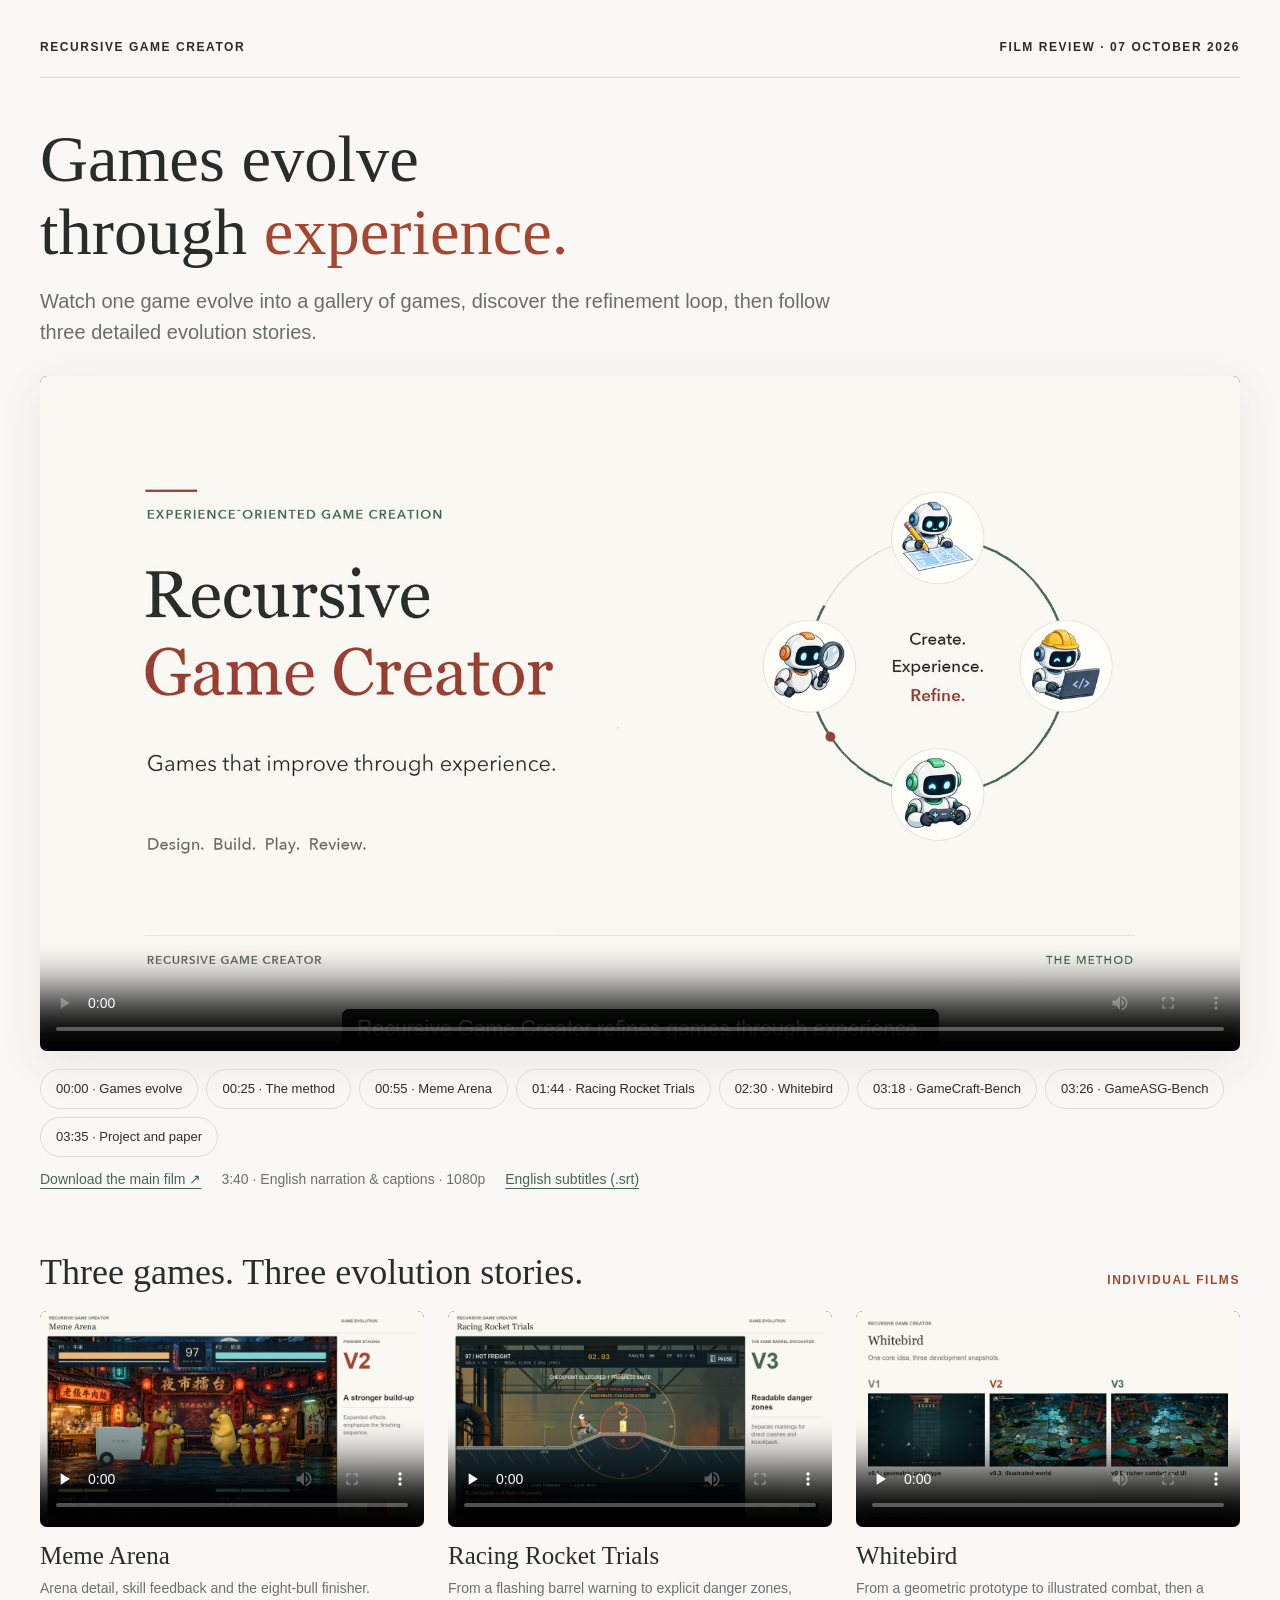
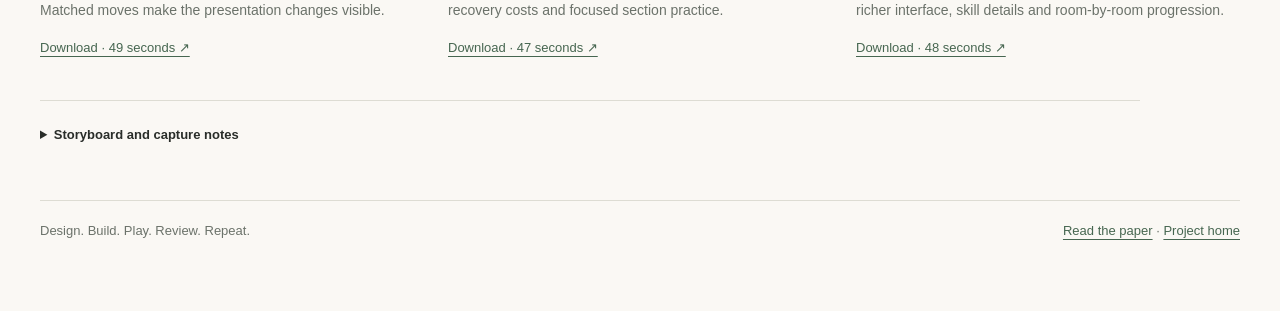
==== evolution-film-preview.html @ 742c105d "Publish narrated evolution film and four playable browser games" ====
<!doctype html>
<html lang="en">
<head><meta charset="utf-8"><meta name="viewport" content="width=device-width,initial-scale=1"><title>Evolution films · Recursive Game Creator</title>
<style>
:root{color-scheme:light;--paper:#faf8f4;--ink:#292d29;--sage:#466650;--rust:#a44630;--line:#dddcd3}*{box-sizing:border-box}body{margin:0;background:var(--paper);color:var(--ink);font:16px/1.55 -apple-system,BlinkMacSystemFont,"Segoe UI",sans-serif}main{max-width:1400px;margin:auto;padding:38px 40px 70px}nav{display:flex;justify-content:space-between;border-bottom:1px solid var(--line);padding-bottom:20px;font-size:12px;letter-spacing:.13em;font-weight:650}a{color:var(--sage);text-underline-offset:4px}h1{font:normal clamp(40px,5.2vw,72px)/1.1 Georgia,serif;margin:44px 0 18px;max-width:1000px}h1 em{color:var(--rust);font-style:normal}p.lead{max-width:810px;font-size:20px;color:#687065;margin:0 0 28px}.eyebrow{color:var(--rust);text-transform:uppercase;letter-spacing:.13em;font-size:12px;font-weight:700}video{display:block;width:100%;aspect-ratio:16/9;background:#18221f;border-radius:7px}.hero-video{box-shadow:0 12px 45px #29362b16}.chapter-list{display:flex;flex-wrap:wrap;gap:8px;margin:18px 0 12px}.chapter-list button{border:1px solid var(--line);background:transparent;border-radius:30px;padding:9px 15px;font:inherit;font-size:13px;color:var(--ink);cursor:pointer}.chapter-list button:hover{background:#e8eee7;border-color:var(--sage)}.download{display:flex;gap:20px;align-items:center;font-size:14px}.download span{color:#6b726a}.section-intro{display:flex;align-items:baseline;justify-content:space-between;margin-top:60px;gap:20px}h2{font:normal 36px Georgia,serif;margin:0 0 18px}h3{font:normal 25px Georgia,serif;margin:15px 0 4px}.grid{display:grid;grid-template-columns:repeat(3,1fr);gap:24px}.grid article p{font-size:14px;color:#6b726a;margin:8px 0 14px}.grid article>a{font-size:13px}.note{margin-top:40px;border-top:1px solid var(--line);padding-top:24px;max-width:1100px;color:#6b726a;font-size:13px}.note summary{cursor:pointer;color:var(--ink);font-weight:600}table{width:100%;border-collapse:collapse;margin:15px 0;font-size:13px}td,th{text-align:left;padding:10px 12px;border-bottom:1px solid var(--line);vertical-align:top}footer{display:flex;justify-content:space-between;gap:20px;margin-top:55px;padding-top:20px;border-top:1px solid var(--line);font-size:13px;color:#6b726a}@media(max-width:850px){main{padding:24px 18px}.grid{grid-template-columns:1fr}.section-intro{display:block}h1{margin-top:32px}nav span:last-child{display:none}}
</style></head>
<body><main>
<nav><span>RECURSIVE GAME CREATOR</span><span>FILM REVIEW · 07 OCTOBER 2026</span></nav>
<h1>Games evolve<br>through <em>experience.</em></h1>
<p class="lead">Watch one game evolve into a gallery of games, discover the refinement loop, then follow three detailed evolution stories.</p>
<video id="overview" class="hero-video" controls playsinline preload="metadata" poster="videos/rgc-evolution-20261007/recursive-game-creator-overview-poster.jpg?rev=clean-gameplay-footer"><source src="videos/rgc-evolution-20261007/recursive-game-creator-overview.mp4?rev=clean-gameplay-footer" type="video/mp4"></video>
<div class="chapter-list" aria-label="Video chapters">
<button data-time="0">00:00 · Games evolve</button><button data-time="25.5">00:25 · The method</button><button data-time="55.5">00:55 · Meme Arena</button><button data-time="104">01:44 · Racing Rocket Trials</button><button data-time="150.5">02:30 · Whitebird</button><button data-time="198">03:18 · GameCraft-Bench</button><button data-time="206">03:26 · GameASG-Bench</button><button data-time="215">03:35 · Project and paper</button>
</div>
<div class="download"><a href="videos/rgc-evolution-20261007/recursive-game-creator-overview.mp4?rev=clean-gameplay-footer" download>Download the main film ↗</a><span>3:40 · English narration & captions · 1080p</span><a href="videos/rgc-evolution-20261007/recursive-game-creator-overview.en.srt" download>English subtitles (.srt)</a></div>
<div class="section-intro"><h2>Three games. Three evolution stories.</h2><span class="eyebrow">Individual films</span></div>
<section class="grid">
<article><video controls playsinline preload="none" poster="videos/rgc-evolution-20261007/meme-arena-evolution-poster.jpg?rev=clean-gameplay-footer"><source src="videos/rgc-evolution-20261007/meme-arena-evolution.mp4?rev=clean-gameplay-footer" type="video/mp4"></video><h3>Meme Arena</h3><p>Arena detail, skill feedback and the eight-bull finisher. Matched moves make the presentation changes visible.</p><a href="videos/rgc-evolution-20261007/meme-arena-evolution.mp4?rev=clean-gameplay-footer" download>Download · 49 seconds ↗</a></article>
<article><video controls playsinline preload="none" poster="videos/rgc-evolution-20261007/racing-rocket-trials-evolution-poster.jpg?rev=clean-gameplay-footer"><source src="videos/rgc-evolution-20261007/racing-rocket-trials-evolution.mp4?rev=clean-gameplay-footer" type="video/mp4"></video><h3>Racing Rocket Trials</h3><p>From a flashing barrel warning to explicit danger zones, recovery costs and focused section practice.</p><a href="videos/rgc-evolution-20261007/racing-rocket-trials-evolution.mp4?rev=clean-gameplay-footer" download>Download · 47 seconds ↗</a></article>
<article><video controls playsinline preload="none" poster="videos/rgc-evolution-20261007/whitebird-evolution-poster.jpg?rev=clean-gameplay-footer"><source src="videos/rgc-evolution-20261007/whitebird-evolution.mp4?rev=clean-gameplay-footer" type="video/mp4"></video><h3>Whitebird</h3><p>From a geometric prototype to illustrated combat, then a richer interface, skill details and room-by-room progression.</p><a href="videos/rgc-evolution-20261007/whitebird-evolution.mp4?rev=clean-gameplay-footer" download>Download · 48 seconds ↗</a></article>
</section>
<details class="note"><summary>Storyboard and capture notes</summary>
<table><thead><tr><th>Chapter</th><th>Story</th><th>Version mapping</th></tr></thead><tbody>
<tr><td>Games evolve</td><td>Large centered title transitions introduce one game and three versions, then many games and one refinement loop. Whitebird evolves through three versions as the camera pulls back into a wall of 48 games. Development snapshots change in staggered waves, then every game tile plays fresh gameplay before the title appears.</td><td>45 GameCraft projects plus Whitebird, Meme Arena and Twilight Front. Fresh runtime captures and 48 moving game tiles; Detective Noir has two available versions.</td></tr>
<tr><td>The method</td><td>Designer turns user goals and feedback into a plan. Builder implements it. Coding-Native Player executes reusable policies. Reviewer combines trajectories, visual evidence and user preferences to guide another revision.</td><td>Method animation; illustrative policy and trajectories.</td></tr>
<tr><td>Meme Arena</td><td>Matched movement, truck and ranged skills, eight-bull finisher; moving side-by-side comparison.</td><td>V1: restored v0.1; V2: v0.3; V3: v0.5.</td></tr>
<tr><td>Racing Rocket Trials</td><td>The same barrel encounter across three rounds; then recovery and section practice in V3.</td><td>V1/V2/V3: ver1/ver2/ver3.</td></tr>
<tr><td>Whitebird</td><td>Fresh combat across three development snapshots, followed by skill details, the character journal, room map and blessing choices.</td><td>V1/V2/V3: v0.1/v0.3/v0.8. Selected development snapshots, not benchmark rounds.</td></tr>
<tr><td>Results and project</td><td>GameCraft-Bench overall scores: 72.70 → 75.35 → 77.89. GameASG-Bench: 53.2% strict task success (25/47), a reported gain of 34.1 percentage points over the same-model baseline; 93.4% mean runtime-check pass rate. Project and paper links.</td><td>Benchmark rounds are separate from the selected showcase versions.</td></tr>
</tbody></table>
<p>All gameplay was newly captured for this film from playable builds. The overview wall begins with development snapshots, then all 48 game tiles play moving gameplay: 45 newly recorded GameCraft projects plus Whitebird, Meme Arena and Twilight Front footage captured for this production. Each game was recorded separately and the clips were composited into the wall. Available versions are labelled individually, including the two available Detective Noir snapshots. Meme Arena uses matched staged starting positions and move requests; Racing Rocket Trials uses original launch scenarios and keyboard input; Whitebird uses actual gameplay input and normal in-game choices. No existing gameplay videos were reused. Earlier Meme Arena snapshots include restored compatible models. Editorial text is English; original in-world signs and native game labels are retained. The main film includes English synthetic narration and synchronized English captions, with music lowered during speech. The three individual game films retain their instrumental underscore. Captions occupy a reserved bottom band so the original game interface remains visible.</p>
<p><a href="videos/rgc-evolution-20261007/PRODUCTION-NOTES.txt">Detailed production notes</a> · <a href="videos/rgc-evolution-20261007/narration-transcript.txt">English narration transcript</a></p>
</details>
<footer><span>Design. Build. Play. Review. Repeat.</span><span><a href="https://arxiv.org/abs/2610.08621">Read the paper</a> · <a href="index.html">Project home</a></span></footer>
</main><script>const overview=document.querySelector('#overview');document.querySelectorAll('[data-time]').forEach(b=>b.addEventListener('click',()=>{document.querySelectorAll('video').forEach(v=>{if(v!==overview)v.pause()});overview.currentTime=Number(b.dataset.time);overview.play()}));document.querySelectorAll('video').forEach(v=>v.addEventListener('play',()=>document.querySelectorAll('video').forEach(o=>{if(o!==v)o.pause()})));</script></body></html>
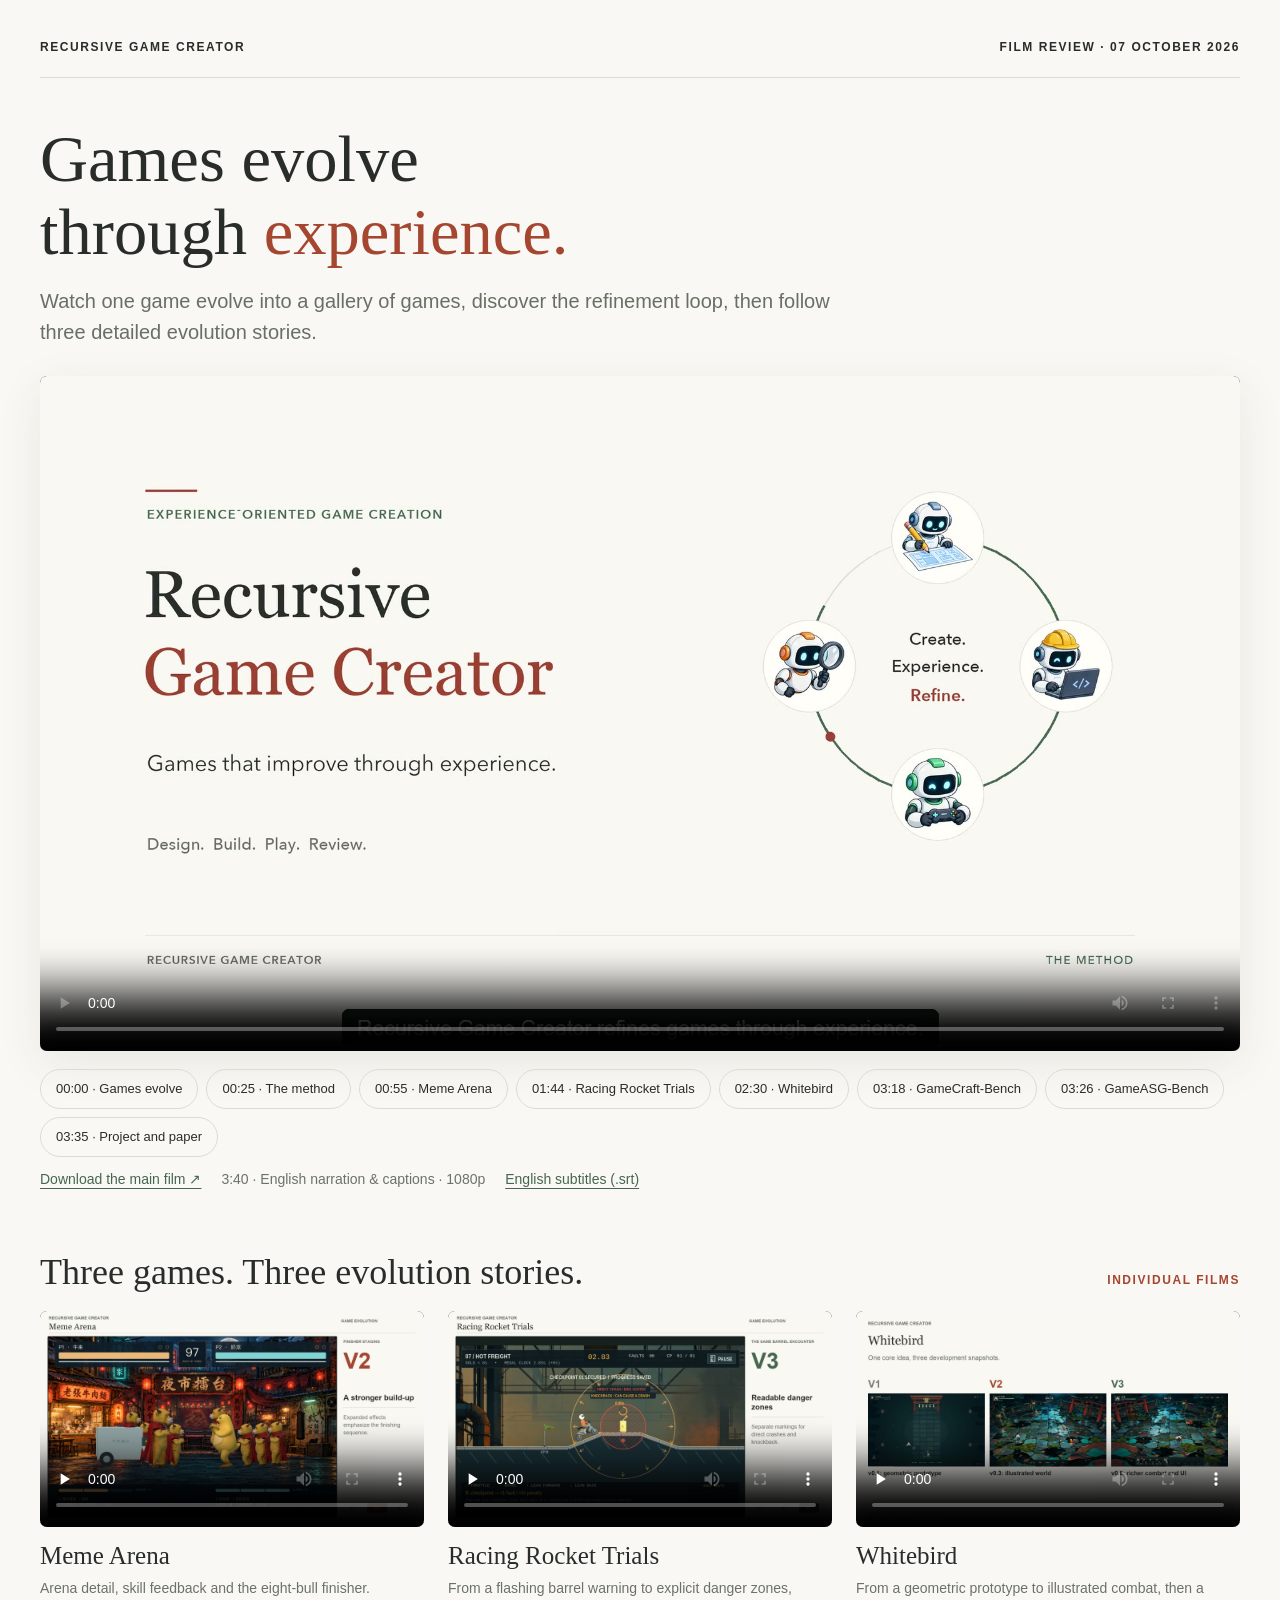
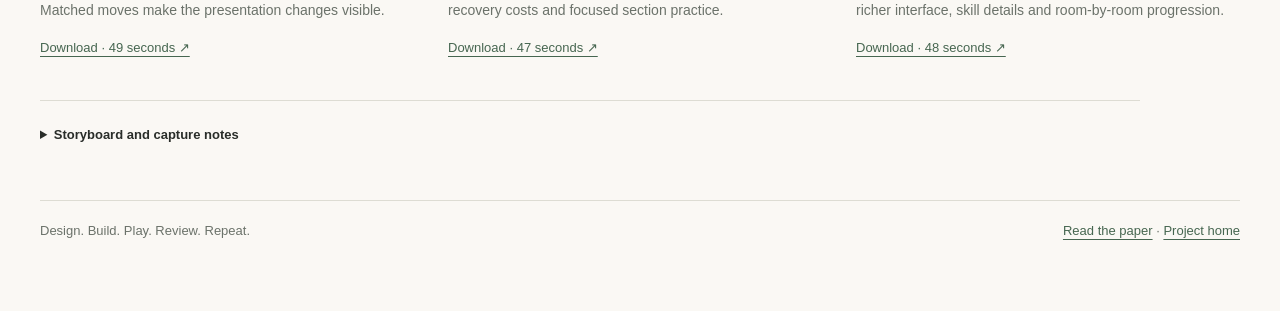
==== commit 42fbc559: "Update film closing card to the new project website" ====
--- a/evolution-film-preview.html
+++ b/evolution-film-preview.html
@@ -8,11 +8,11 @@
 <nav><span>RECURSIVE GAME CREATOR</span><span>FILM REVIEW · 07 OCTOBER 2026</span></nav>
 <h1>Games evolve<br>through <em>experience.</em></h1>
 <p class="lead">Watch one game evolve into a gallery of games, discover the refinement loop, then follow three detailed evolution stories.</p>
-<video id="overview" class="hero-video" controls playsinline preload="metadata" poster="videos/rgc-evolution-20261007/recursive-game-creator-overview-poster.jpg?rev=clean-gameplay-footer"><source src="videos/rgc-evolution-20261007/recursive-game-creator-overview.mp4?rev=clean-gameplay-footer" type="video/mp4"></video>
+<video id="overview" class="hero-video" controls playsinline preload="metadata" poster="videos/rgc-evolution-20261007/recursive-game-creator-overview-poster.jpg?rev=clean-gameplay-footer"><source src="videos/rgc-evolution-20261007/recursive-game-creator-overview.mp4?rev=project-link-20261008" type="video/mp4"></video>
 <div class="chapter-list" aria-label="Video chapters">
 <button data-time="0">00:00 · Games evolve</button><button data-time="25.5">00:25 · The method</button><button data-time="55.5">00:55 · Meme Arena</button><button data-time="104">01:44 · Racing Rocket Trials</button><button data-time="150.5">02:30 · Whitebird</button><button data-time="198">03:18 · GameCraft-Bench</button><button data-time="206">03:26 · GameASG-Bench</button><button data-time="215">03:35 · Project and paper</button>
 </div>
-<div class="download"><a href="videos/rgc-evolution-20261007/recursive-game-creator-overview.mp4?rev=clean-gameplay-footer" download>Download the main film ↗</a><span>3:40 · English narration & captions · 1080p</span><a href="videos/rgc-evolution-20261007/recursive-game-creator-overview.en.srt" download>English subtitles (.srt)</a></div>
+<div class="download"><a href="videos/rgc-evolution-20261007/recursive-game-creator-overview.mp4?rev=project-link-20261008" download>Download the main film ↗</a><span>3:40 · English narration & captions · 1080p</span><a href="videos/rgc-evolution-20261007/recursive-game-creator-overview.en.srt" download>English subtitles (.srt)</a></div>
 <div class="section-intro"><h2>Three games. Three evolution stories.</h2><span class="eyebrow">Individual films</span></div>
 <section class="grid">
 <article><video controls playsinline preload="none" poster="videos/rgc-evolution-20261007/meme-arena-evolution-poster.jpg?rev=clean-gameplay-footer"><source src="videos/rgc-evolution-20261007/meme-arena-evolution.mp4?rev=clean-gameplay-footer" type="video/mp4"></video><h3>Meme Arena</h3><p>Arena detail, skill feedback and the eight-bull finisher. Matched moves make the presentation changes visible.</p><a href="videos/rgc-evolution-20261007/meme-arena-evolution.mp4?rev=clean-gameplay-footer" download>Download · 49 seconds ↗</a></article>
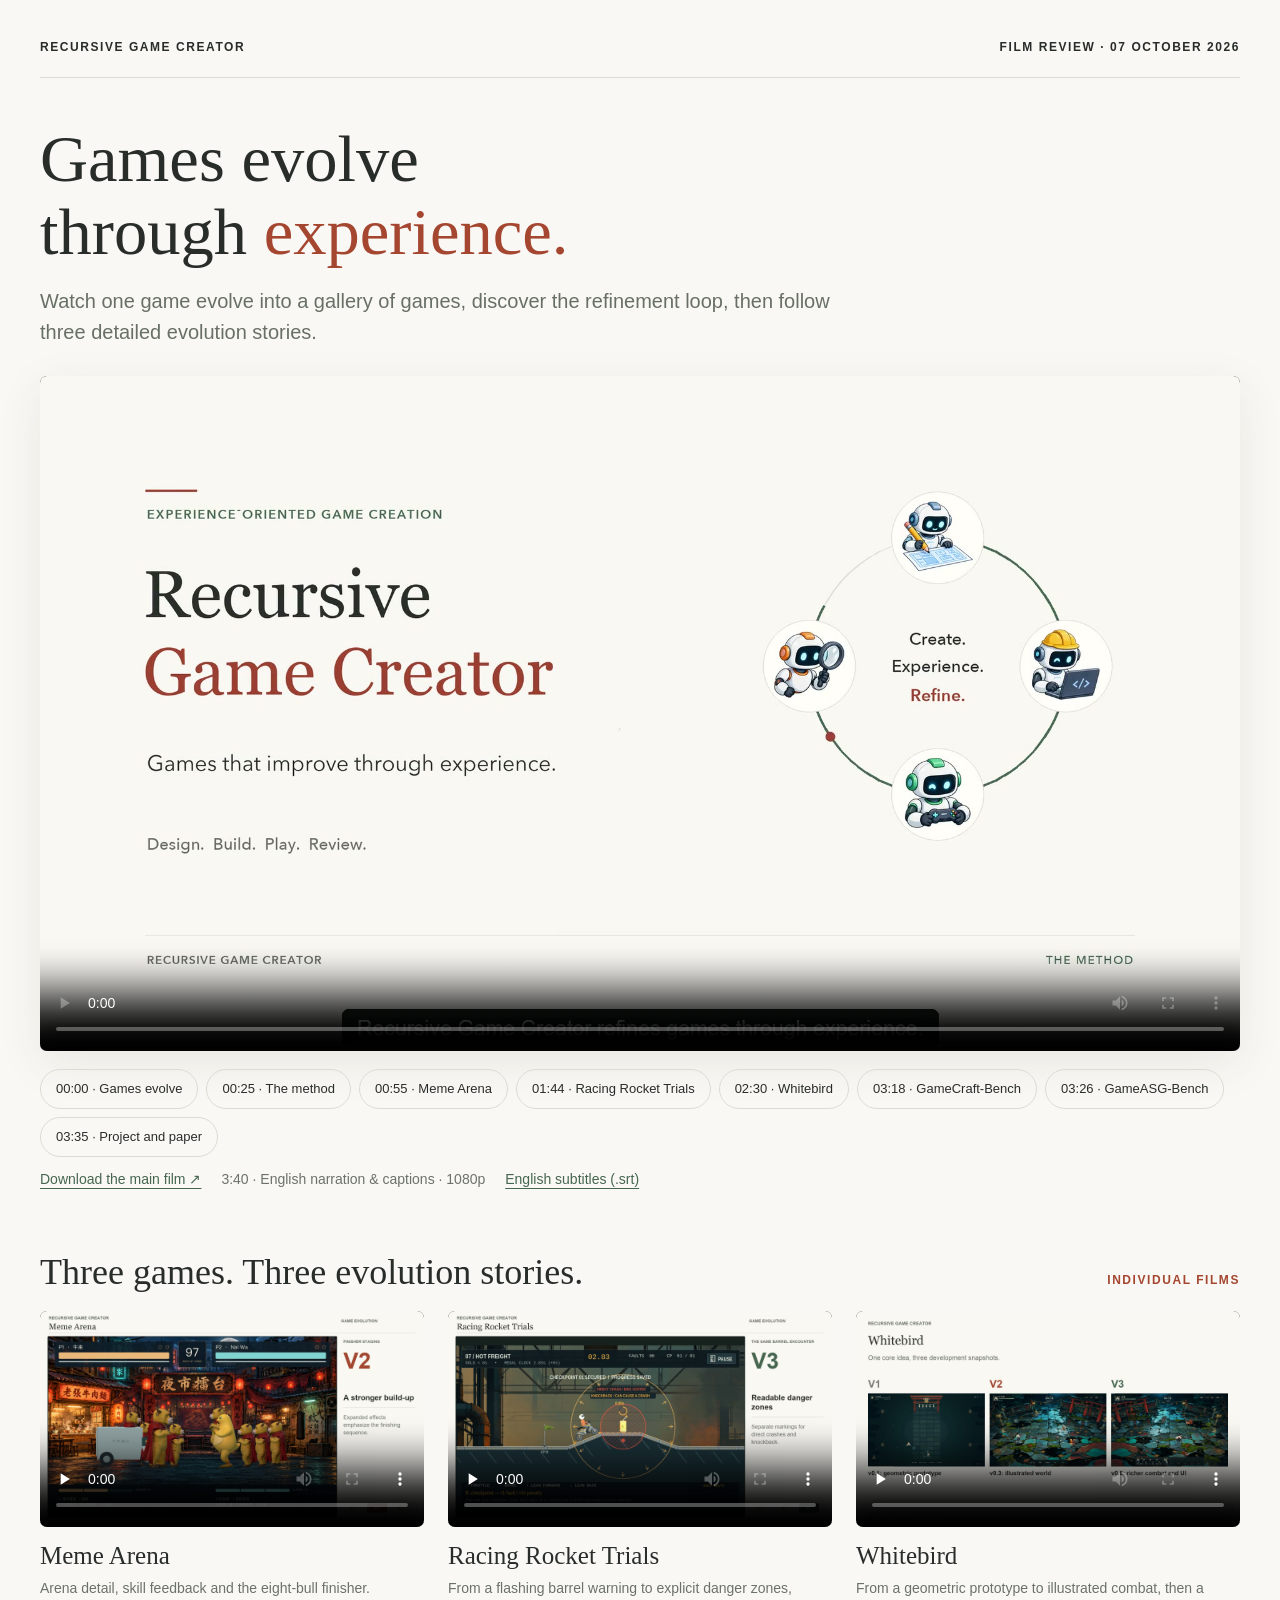
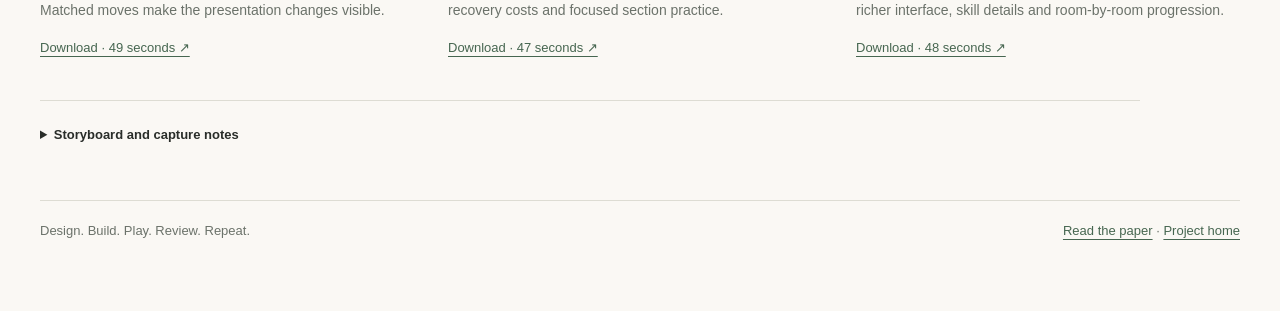
==== commit f64f585e: "Correct Nai Wa character name in gameplay videos and gallery" ====
--- a/evolution-film-preview.html
+++ b/evolution-film-preview.html
@@ -8,14 +8,14 @@
 <nav><span>RECURSIVE GAME CREATOR</span><span>FILM REVIEW · 07 OCTOBER 2026</span></nav>
 <h1>Games evolve<br>through <em>experience.</em></h1>
 <p class="lead">Watch one game evolve into a gallery of games, discover the refinement loop, then follow three detailed evolution stories.</p>
-<video id="overview" class="hero-video" controls playsinline preload="metadata" poster="videos/rgc-evolution-20261007/recursive-game-creator-overview-poster.jpg?rev=clean-gameplay-footer"><source src="videos/rgc-evolution-20261007/recursive-game-creator-overview.mp4?rev=project-link-20261008" type="video/mp4"></video>
+<video id="overview" class="hero-video" controls playsinline preload="metadata" poster="videos/rgc-evolution-20261007/recursive-game-creator-overview-poster.jpg?rev=clean-gameplay-footer"><source src="videos/rgc-evolution-20261007/recursive-game-creator-overview.mp4?rev=naiwa-20261008" type="video/mp4"></video>
 <div class="chapter-list" aria-label="Video chapters">
 <button data-time="0">00:00 · Games evolve</button><button data-time="25.5">00:25 · The method</button><button data-time="55.5">00:55 · Meme Arena</button><button data-time="104">01:44 · Racing Rocket Trials</button><button data-time="150.5">02:30 · Whitebird</button><button data-time="198">03:18 · GameCraft-Bench</button><button data-time="206">03:26 · GameASG-Bench</button><button data-time="215">03:35 · Project and paper</button>
 </div>
-<div class="download"><a href="videos/rgc-evolution-20261007/recursive-game-creator-overview.mp4?rev=project-link-20261008" download>Download the main film ↗</a><span>3:40 · English narration & captions · 1080p</span><a href="videos/rgc-evolution-20261007/recursive-game-creator-overview.en.srt" download>English subtitles (.srt)</a></div>
+<div class="download"><a href="videos/rgc-evolution-20261007/recursive-game-creator-overview.mp4?rev=naiwa-20261008" download>Download the main film ↗</a><span>3:40 · English narration & captions · 1080p</span><a href="videos/rgc-evolution-20261007/recursive-game-creator-overview.en.srt" download>English subtitles (.srt)</a></div>
 <div class="section-intro"><h2>Three games. Three evolution stories.</h2><span class="eyebrow">Individual films</span></div>
 <section class="grid">
-<article><video controls playsinline preload="none" poster="videos/rgc-evolution-20261007/meme-arena-evolution-poster.jpg?rev=clean-gameplay-footer"><source src="videos/rgc-evolution-20261007/meme-arena-evolution.mp4?rev=clean-gameplay-footer" type="video/mp4"></video><h3>Meme Arena</h3><p>Arena detail, skill feedback and the eight-bull finisher. Matched moves make the presentation changes visible.</p><a href="videos/rgc-evolution-20261007/meme-arena-evolution.mp4?rev=clean-gameplay-footer" download>Download · 49 seconds ↗</a></article>
+<article><video controls playsinline preload="none" poster="videos/rgc-evolution-20261007/meme-arena-evolution-poster.jpg?rev=naiwa-20261008"><source src="videos/rgc-evolution-20261007/meme-arena-evolution.mp4?rev=naiwa-20261008" type="video/mp4"></video><h3>Meme Arena</h3><p>Arena detail, skill feedback and the eight-bull finisher. Matched moves make the presentation changes visible.</p><a href="videos/rgc-evolution-20261007/meme-arena-evolution.mp4?rev=naiwa-20261008" download>Download · 49 seconds ↗</a></article>
 <article><video controls playsinline preload="none" poster="videos/rgc-evolution-20261007/racing-rocket-trials-evolution-poster.jpg?rev=clean-gameplay-footer"><source src="videos/rgc-evolution-20261007/racing-rocket-trials-evolution.mp4?rev=clean-gameplay-footer" type="video/mp4"></video><h3>Racing Rocket Trials</h3><p>From a flashing barrel warning to explicit danger zones, recovery costs and focused section practice.</p><a href="videos/rgc-evolution-20261007/racing-rocket-trials-evolution.mp4?rev=clean-gameplay-footer" download>Download · 47 seconds ↗</a></article>
 <article><video controls playsinline preload="none" poster="videos/rgc-evolution-20261007/whitebird-evolution-poster.jpg?rev=clean-gameplay-footer"><source src="videos/rgc-evolution-20261007/whitebird-evolution.mp4?rev=clean-gameplay-footer" type="video/mp4"></video><h3>Whitebird</h3><p>From a geometric prototype to illustrated combat, then a richer interface, skill details and room-by-room progression.</p><a href="videos/rgc-evolution-20261007/whitebird-evolution.mp4?rev=clean-gameplay-footer" download>Download · 48 seconds ↗</a></article>
 </section>
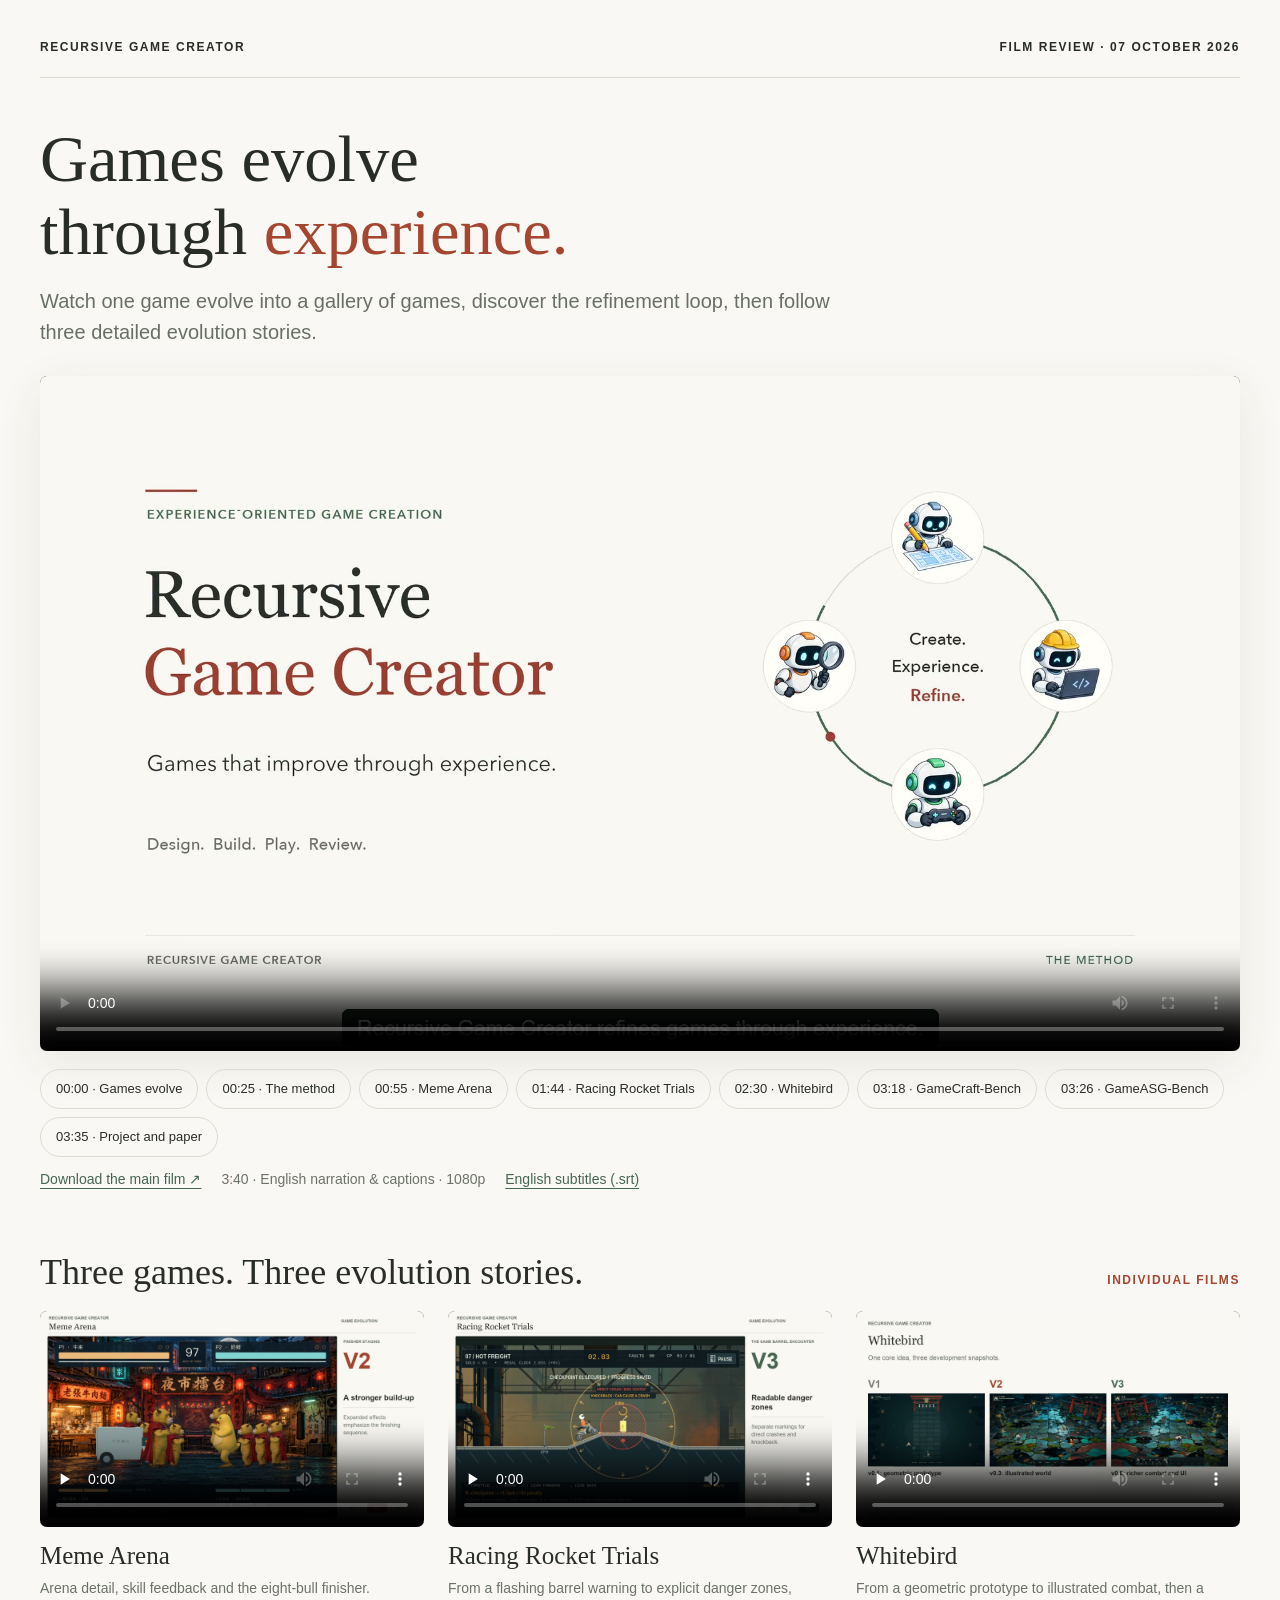
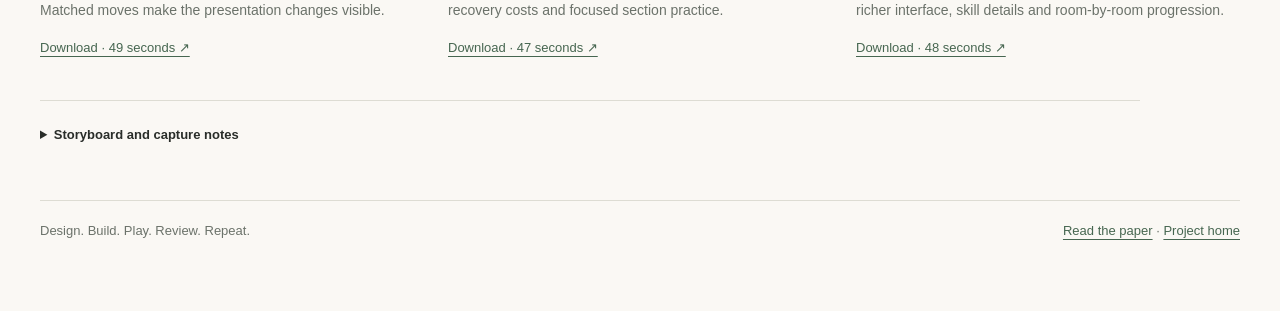
==== commit 9a3162b4: "Keep Meme Arena character names consistently Chinese" ====
--- a/evolution-film-preview.html
+++ b/evolution-film-preview.html
@@ -8,14 +8,14 @@
 <nav><span>RECURSIVE GAME CREATOR</span><span>FILM REVIEW · 07 OCTOBER 2026</span></nav>
 <h1>Games evolve<br>through <em>experience.</em></h1>
 <p class="lead">Watch one game evolve into a gallery of games, discover the refinement loop, then follow three detailed evolution stories.</p>
-<video id="overview" class="hero-video" controls playsinline preload="metadata" poster="videos/rgc-evolution-20261007/recursive-game-creator-overview-poster.jpg?rev=clean-gameplay-footer"><source src="videos/rgc-evolution-20261007/recursive-game-creator-overview.mp4?rev=naiwa-20261008" type="video/mp4"></video>
+<video id="overview" class="hero-video" controls playsinline preload="metadata" poster="videos/rgc-evolution-20261007/recursive-game-creator-overview-poster.jpg?rev=clean-gameplay-footer"><source src="videos/rgc-evolution-20261007/recursive-game-creator-overview.mp4?rev=naiwa-zh-20261008" type="video/mp4"></video>
 <div class="chapter-list" aria-label="Video chapters">
 <button data-time="0">00:00 · Games evolve</button><button data-time="25.5">00:25 · The method</button><button data-time="55.5">00:55 · Meme Arena</button><button data-time="104">01:44 · Racing Rocket Trials</button><button data-time="150.5">02:30 · Whitebird</button><button data-time="198">03:18 · GameCraft-Bench</button><button data-time="206">03:26 · GameASG-Bench</button><button data-time="215">03:35 · Project and paper</button>
 </div>
-<div class="download"><a href="videos/rgc-evolution-20261007/recursive-game-creator-overview.mp4?rev=naiwa-20261008" download>Download the main film ↗</a><span>3:40 · English narration & captions · 1080p</span><a href="videos/rgc-evolution-20261007/recursive-game-creator-overview.en.srt" download>English subtitles (.srt)</a></div>
+<div class="download"><a href="videos/rgc-evolution-20261007/recursive-game-creator-overview.mp4?rev=naiwa-zh-20261008" download>Download the main film ↗</a><span>3:40 · English narration & captions · 1080p</span><a href="videos/rgc-evolution-20261007/recursive-game-creator-overview.en.srt" download>English subtitles (.srt)</a></div>
 <div class="section-intro"><h2>Three games. Three evolution stories.</h2><span class="eyebrow">Individual films</span></div>
 <section class="grid">
-<article><video controls playsinline preload="none" poster="videos/rgc-evolution-20261007/meme-arena-evolution-poster.jpg?rev=naiwa-20261008"><source src="videos/rgc-evolution-20261007/meme-arena-evolution.mp4?rev=naiwa-20261008" type="video/mp4"></video><h3>Meme Arena</h3><p>Arena detail, skill feedback and the eight-bull finisher. Matched moves make the presentation changes visible.</p><a href="videos/rgc-evolution-20261007/meme-arena-evolution.mp4?rev=naiwa-20261008" download>Download · 49 seconds ↗</a></article>
+<article><video controls playsinline preload="none" poster="videos/rgc-evolution-20261007/meme-arena-evolution-poster.jpg?rev=naiwa-zh-20261008"><source src="videos/rgc-evolution-20261007/meme-arena-evolution.mp4?rev=naiwa-zh-20261008" type="video/mp4"></video><h3>Meme Arena</h3><p>Arena detail, skill feedback and the eight-bull finisher. Matched moves make the presentation changes visible.</p><a href="videos/rgc-evolution-20261007/meme-arena-evolution.mp4?rev=naiwa-zh-20261008" download>Download · 49 seconds ↗</a></article>
 <article><video controls playsinline preload="none" poster="videos/rgc-evolution-20261007/racing-rocket-trials-evolution-poster.jpg?rev=clean-gameplay-footer"><source src="videos/rgc-evolution-20261007/racing-rocket-trials-evolution.mp4?rev=clean-gameplay-footer" type="video/mp4"></video><h3>Racing Rocket Trials</h3><p>From a flashing barrel warning to explicit danger zones, recovery costs and focused section practice.</p><a href="videos/rgc-evolution-20261007/racing-rocket-trials-evolution.mp4?rev=clean-gameplay-footer" download>Download · 47 seconds ↗</a></article>
 <article><video controls playsinline preload="none" poster="videos/rgc-evolution-20261007/whitebird-evolution-poster.jpg?rev=clean-gameplay-footer"><source src="videos/rgc-evolution-20261007/whitebird-evolution.mp4?rev=clean-gameplay-footer" type="video/mp4"></video><h3>Whitebird</h3><p>From a geometric prototype to illustrated combat, then a richer interface, skill details and room-by-room progression.</p><a href="videos/rgc-evolution-20261007/whitebird-evolution.mp4?rev=clean-gameplay-footer" download>Download · 48 seconds ↗</a></article>
 </section>
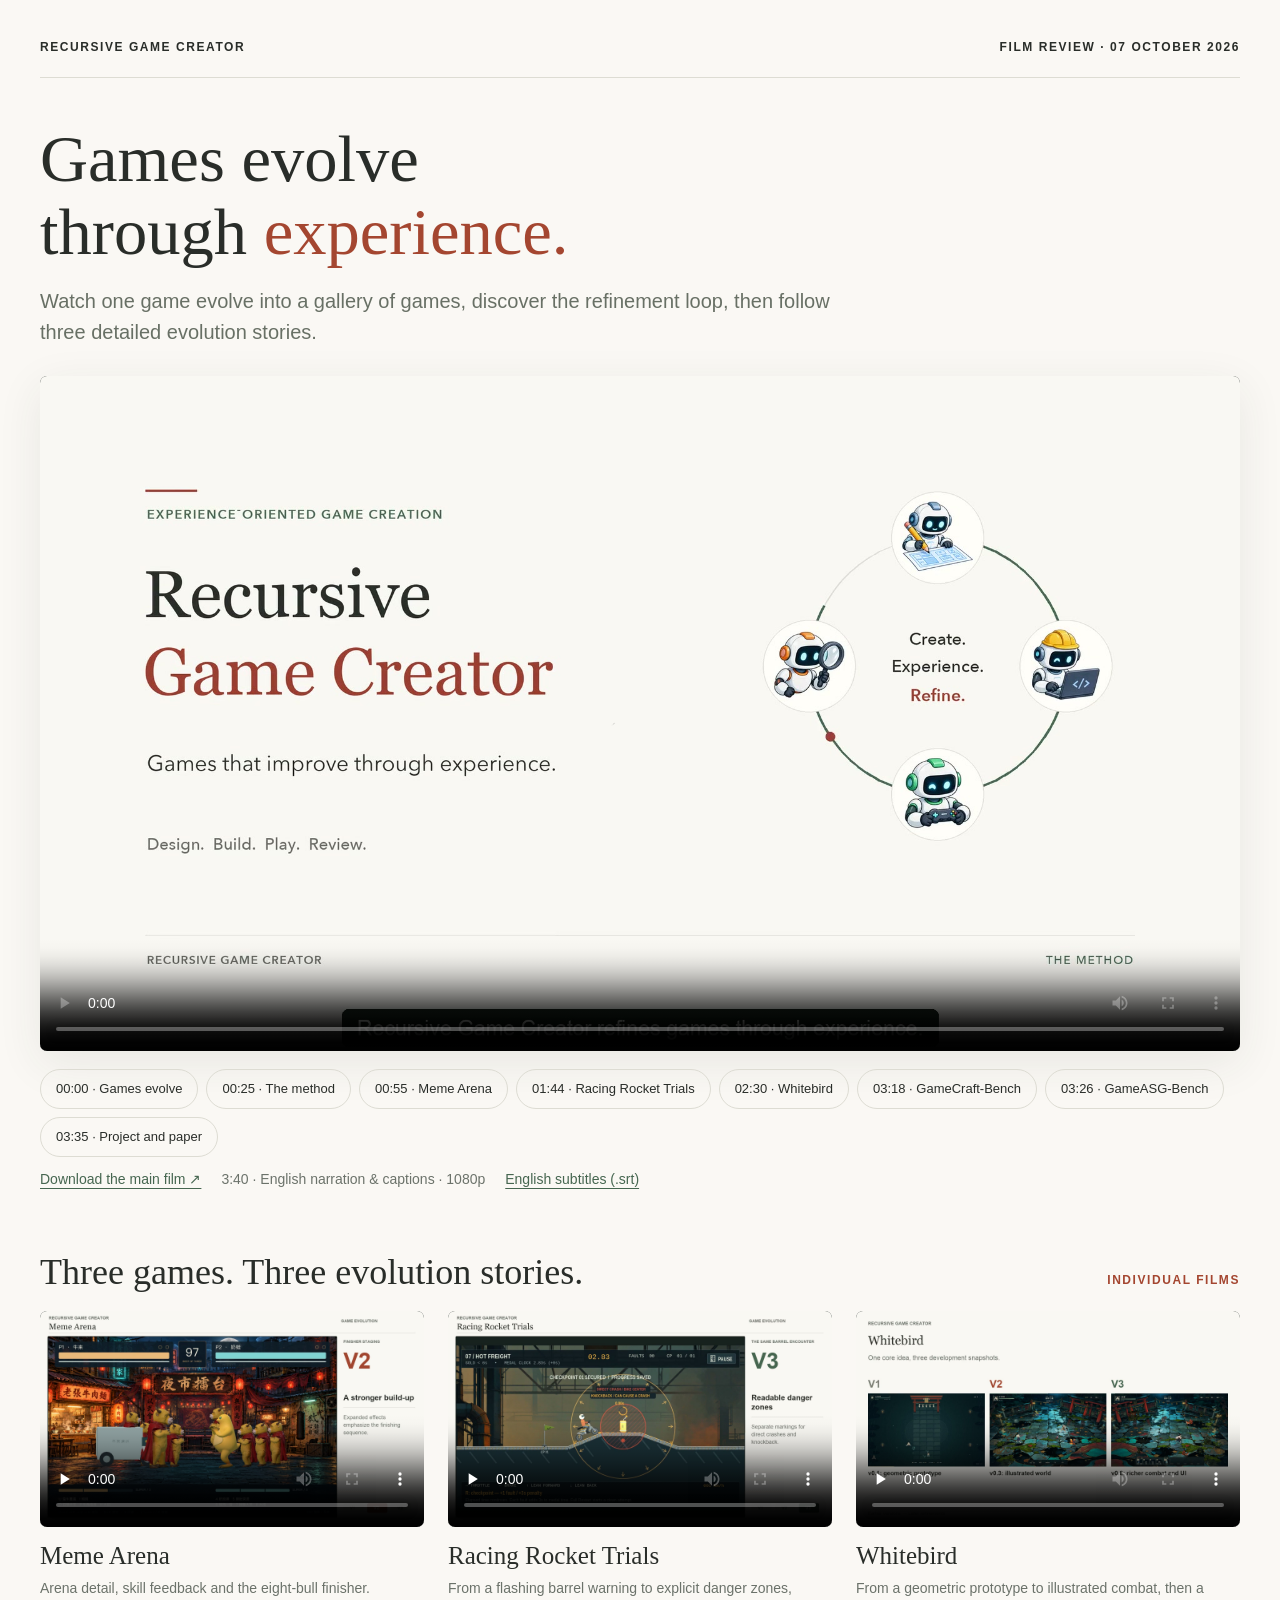
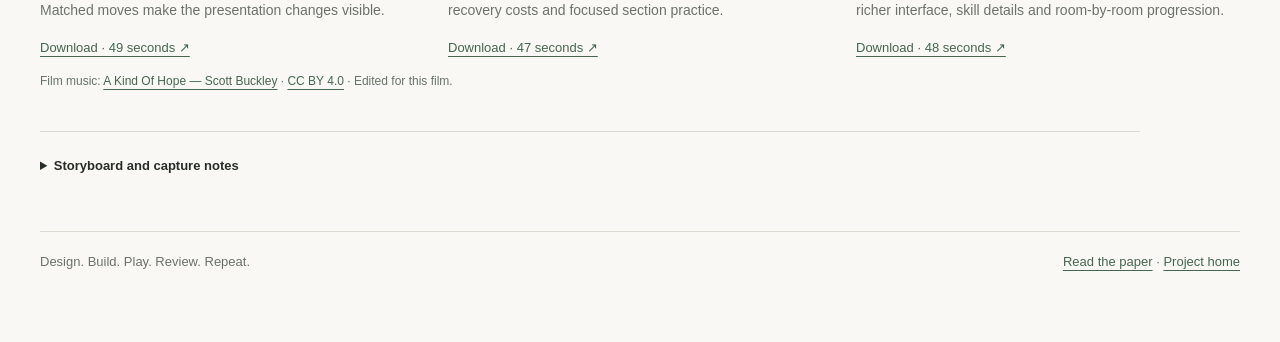
==== commit fee72c40: "Add a quiet piano underscore beneath the overview narration" ====
--- a/evolution-film-preview.html
+++ b/evolution-film-preview.html
@@ -8,17 +8,18 @@
 <nav><span>RECURSIVE GAME CREATOR</span><span>FILM REVIEW · 07 OCTOBER 2026</span></nav>
 <h1>Games evolve<br>through <em>experience.</em></h1>
 <p class="lead">Watch one game evolve into a gallery of games, discover the refinement loop, then follow three detailed evolution stories.</p>
-<video id="overview" class="hero-video" controls playsinline preload="metadata" poster="videos/rgc-evolution-20261007/recursive-game-creator-overview-poster.jpg?rev=clean-gameplay-footer"><source src="videos/rgc-evolution-20261007/recursive-game-creator-overview.mp4?rev=naiwa-zh-20261008" type="video/mp4"></video>
+<video id="overview" class="hero-video" controls playsinline preload="metadata" poster="videos/rgc-evolution-20261007/recursive-game-creator-overview-poster.jpg?rev=clean-gameplay-footer"><source src="videos/rgc-evolution-20261007/recursive-game-creator-overview.mp4?rev=quiet-piano-20261008" type="video/mp4"></video>
 <div class="chapter-list" aria-label="Video chapters">
 <button data-time="0">00:00 · Games evolve</button><button data-time="25.5">00:25 · The method</button><button data-time="55.5">00:55 · Meme Arena</button><button data-time="104">01:44 · Racing Rocket Trials</button><button data-time="150.5">02:30 · Whitebird</button><button data-time="198">03:18 · GameCraft-Bench</button><button data-time="206">03:26 · GameASG-Bench</button><button data-time="215">03:35 · Project and paper</button>
 </div>
-<div class="download"><a href="videos/rgc-evolution-20261007/recursive-game-creator-overview.mp4?rev=naiwa-zh-20261008" download>Download the main film ↗</a><span>3:40 · English narration & captions · 1080p</span><a href="videos/rgc-evolution-20261007/recursive-game-creator-overview.en.srt" download>English subtitles (.srt)</a></div>
+<div class="download"><a href="videos/rgc-evolution-20261007/recursive-game-creator-overview.mp4?rev=quiet-piano-20261008" download>Download the main film ↗</a><span>3:40 · English narration & captions · 1080p</span><a href="videos/rgc-evolution-20261007/recursive-game-creator-overview.en.srt" download>English subtitles (.srt)</a></div>
 <div class="section-intro"><h2>Three games. Three evolution stories.</h2><span class="eyebrow">Individual films</span></div>
 <section class="grid">
 <article><video controls playsinline preload="none" poster="videos/rgc-evolution-20261007/meme-arena-evolution-poster.jpg?rev=naiwa-zh-20261008"><source src="videos/rgc-evolution-20261007/meme-arena-evolution.mp4?rev=naiwa-zh-20261008" type="video/mp4"></video><h3>Meme Arena</h3><p>Arena detail, skill feedback and the eight-bull finisher. Matched moves make the presentation changes visible.</p><a href="videos/rgc-evolution-20261007/meme-arena-evolution.mp4?rev=naiwa-zh-20261008" download>Download · 49 seconds ↗</a></article>
 <article><video controls playsinline preload="none" poster="videos/rgc-evolution-20261007/racing-rocket-trials-evolution-poster.jpg?rev=clean-gameplay-footer"><source src="videos/rgc-evolution-20261007/racing-rocket-trials-evolution.mp4?rev=clean-gameplay-footer" type="video/mp4"></video><h3>Racing Rocket Trials</h3><p>From a flashing barrel warning to explicit danger zones, recovery costs and focused section practice.</p><a href="videos/rgc-evolution-20261007/racing-rocket-trials-evolution.mp4?rev=clean-gameplay-footer" download>Download · 47 seconds ↗</a></article>
 <article><video controls playsinline preload="none" poster="videos/rgc-evolution-20261007/whitebird-evolution-poster.jpg?rev=clean-gameplay-footer"><source src="videos/rgc-evolution-20261007/whitebird-evolution.mp4?rev=clean-gameplay-footer" type="video/mp4"></video><h3>Whitebird</h3><p>From a geometric prototype to illustrated combat, then a richer interface, skill details and room-by-room progression.</p><a href="videos/rgc-evolution-20261007/whitebird-evolution.mp4?rev=clean-gameplay-footer" download>Download · 48 seconds ↗</a></article>
 </section>
+<p class="music-credit" style="font-size:12px;color:#667568">Film music: <a href="https://www.scottbuckley.com.au/library/a-kind-of-hope/" target="_blank" rel="noopener">A Kind Of Hope — Scott Buckley</a> · <a href="https://creativecommons.org/licenses/by/4.0/" target="_blank" rel="noopener">CC BY 4.0</a> · Edited for this film.</p>
 <details class="note"><summary>Storyboard and capture notes</summary>
 <table><thead><tr><th>Chapter</th><th>Story</th><th>Version mapping</th></tr></thead><tbody>
 <tr><td>Games evolve</td><td>Large centered title transitions introduce one game and three versions, then many games and one refinement loop. Whitebird evolves through three versions as the camera pulls back into a wall of 48 games. Development snapshots change in staggered waves, then every game tile plays fresh gameplay before the title appears.</td><td>45 GameCraft projects plus Whitebird, Meme Arena and Twilight Front. Fresh runtime captures and 48 moving game tiles; Detective Noir has two available versions.</td></tr>
